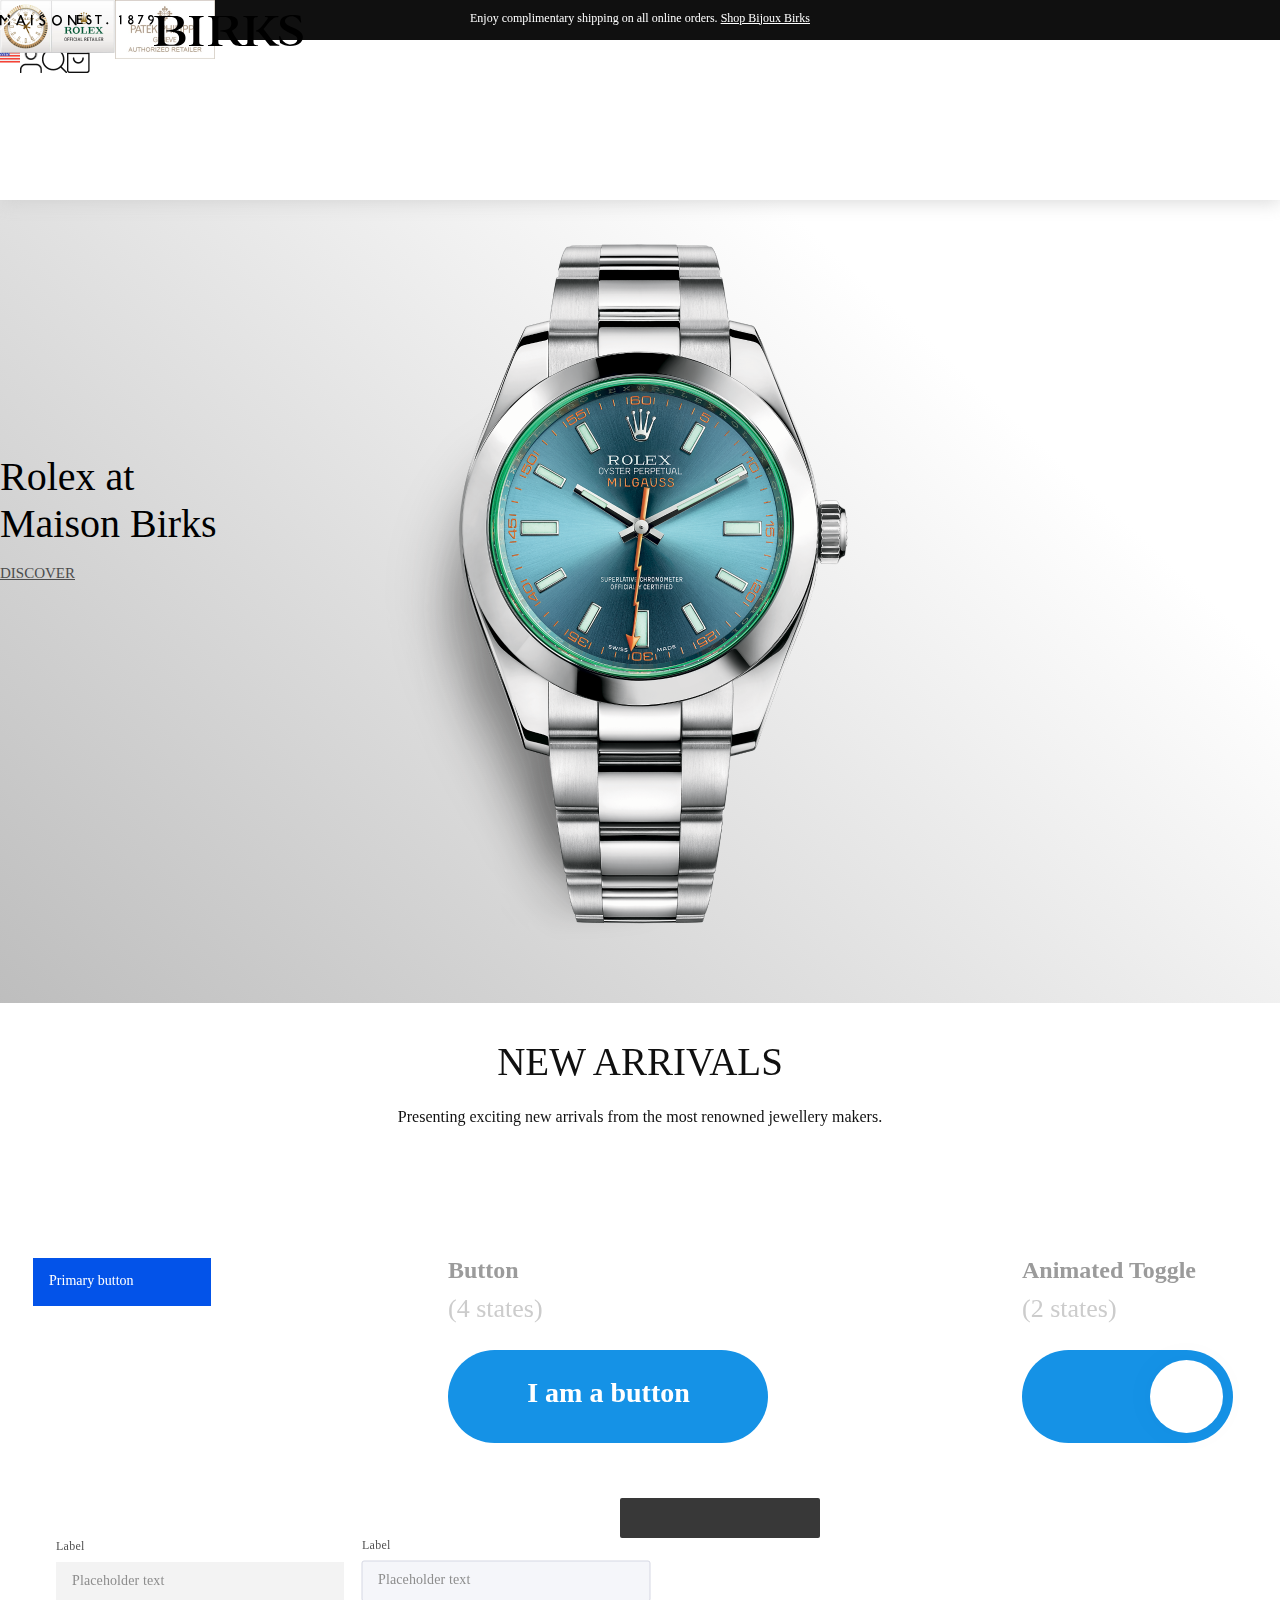
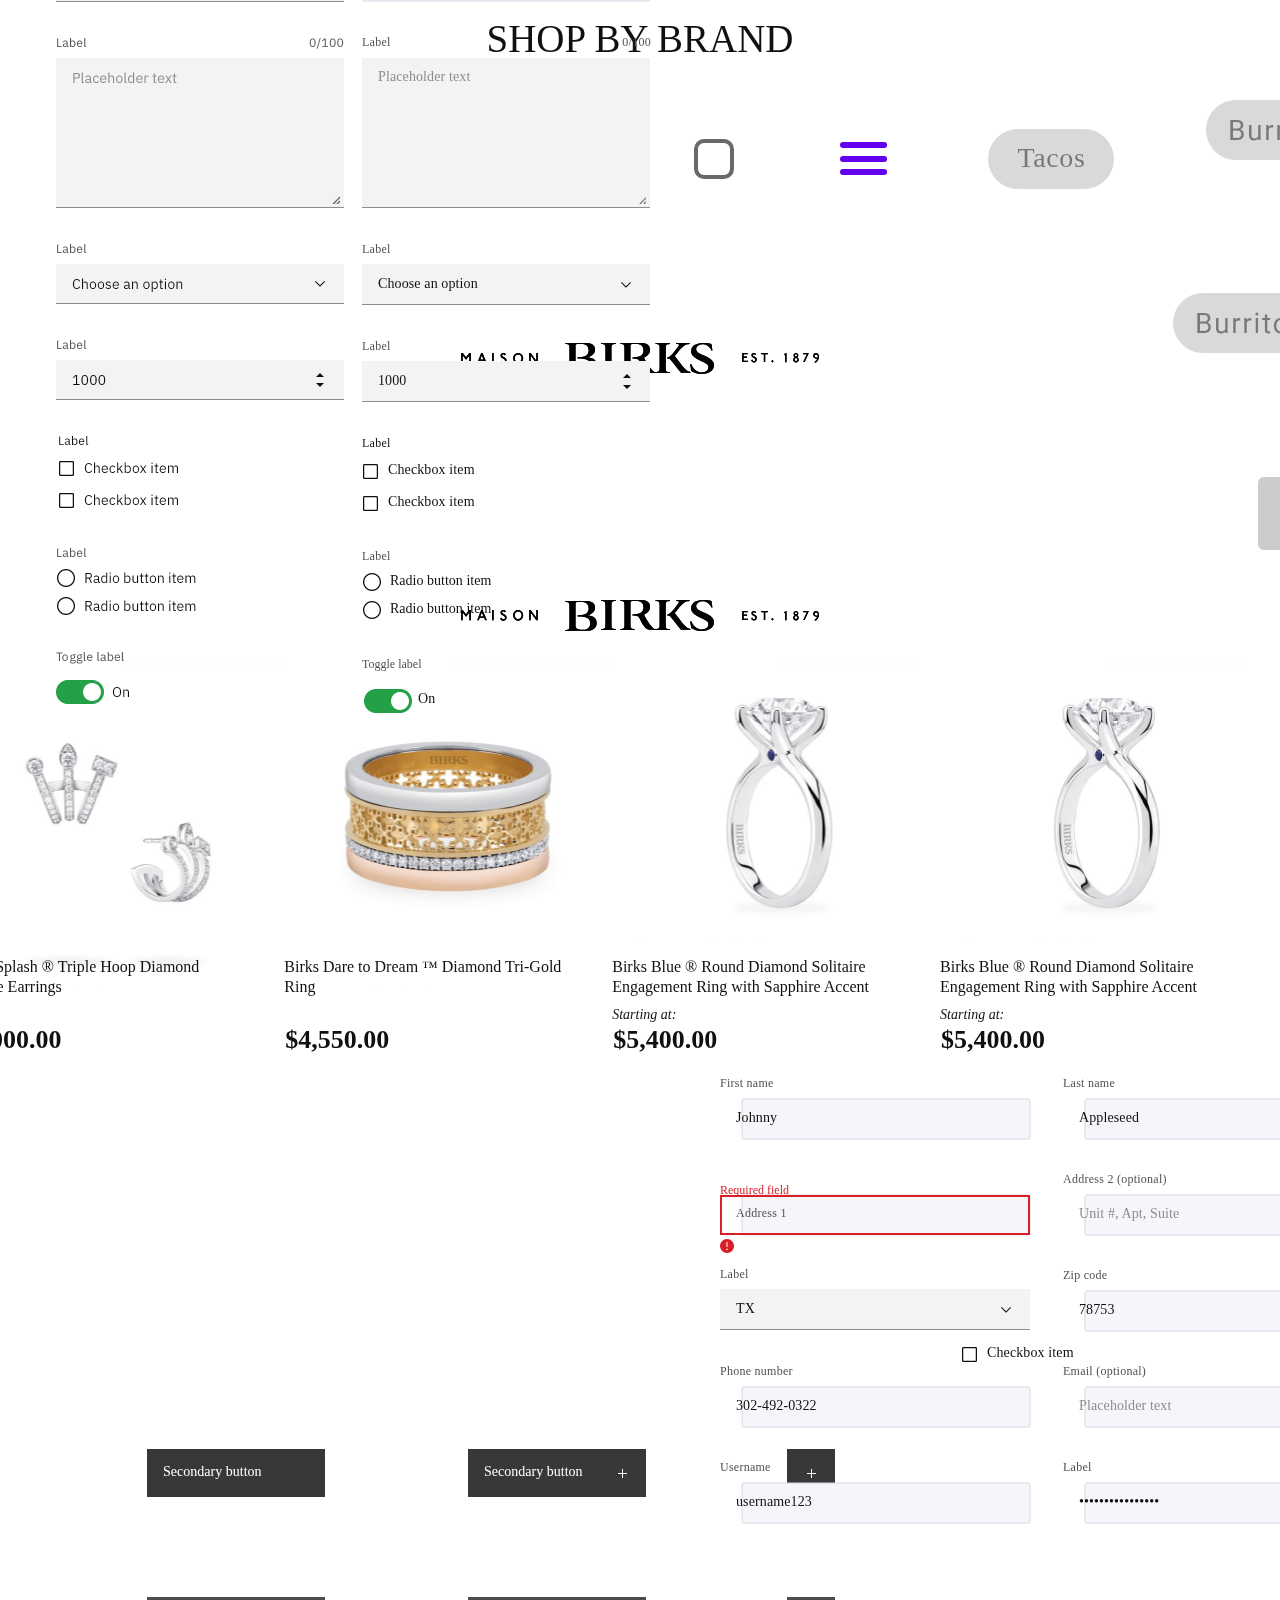
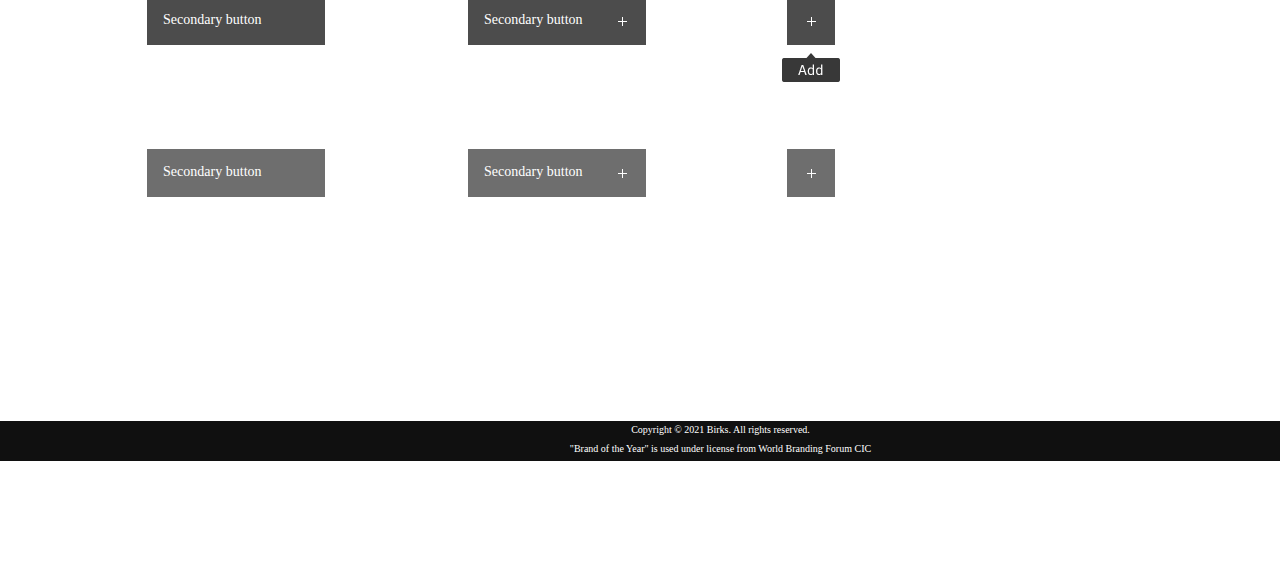
==== index.html @ f2816712 "d" ====
<!DOCTYPE html>
<html>
<head>
<meta charset="utf-8"/>
<meta http-equiv="X-UA-Compatible" content="IE=edge"/>
<meta name="viewport" content="width=device-width, initial-scale=1.0">
<title>Desktop - 1440px</title>
<link rel="stylesheet" type="text/css" id="applicationStylesheet" href="Desktop___1440px.css"/>
<script id="applicationScript" type="text/javascript" src="Desktop___1440px.js"></script>
</head>
<body>
<div id="Desktop_-_1440px">
	<svg class="Rectangle_148585_h">
		<linearGradient id="Rectangle_148585_h" spreadMethod="pad" x1="0.84" x2="-0.682" y1="0.344" y2="1.379">
			<stop offset="0" stop-color="#fff" stop-opacity="0.741"></stop>
			<stop offset="1" stop-color="#666" stop-opacity="0.741"></stop>
		</linearGradient>
		<rect id="Rectangle_148585_h" rx="0" ry="0" x="0" y="0" width="100%" height="806">
		</rect>
	</svg>
	<div id="Group_143898">
		<div id="Group_143805">
			<div id="Rolex_at_Maison_Birks">
				<span>Rolex at<br/>Maison Birks</span>
			</div>
			<div id="Discover">
				<span>Discover</span>
			</div>
		</div>
	</div>
	<div id="Group_143890">
		<img id="Group_143889" src="[data-uri]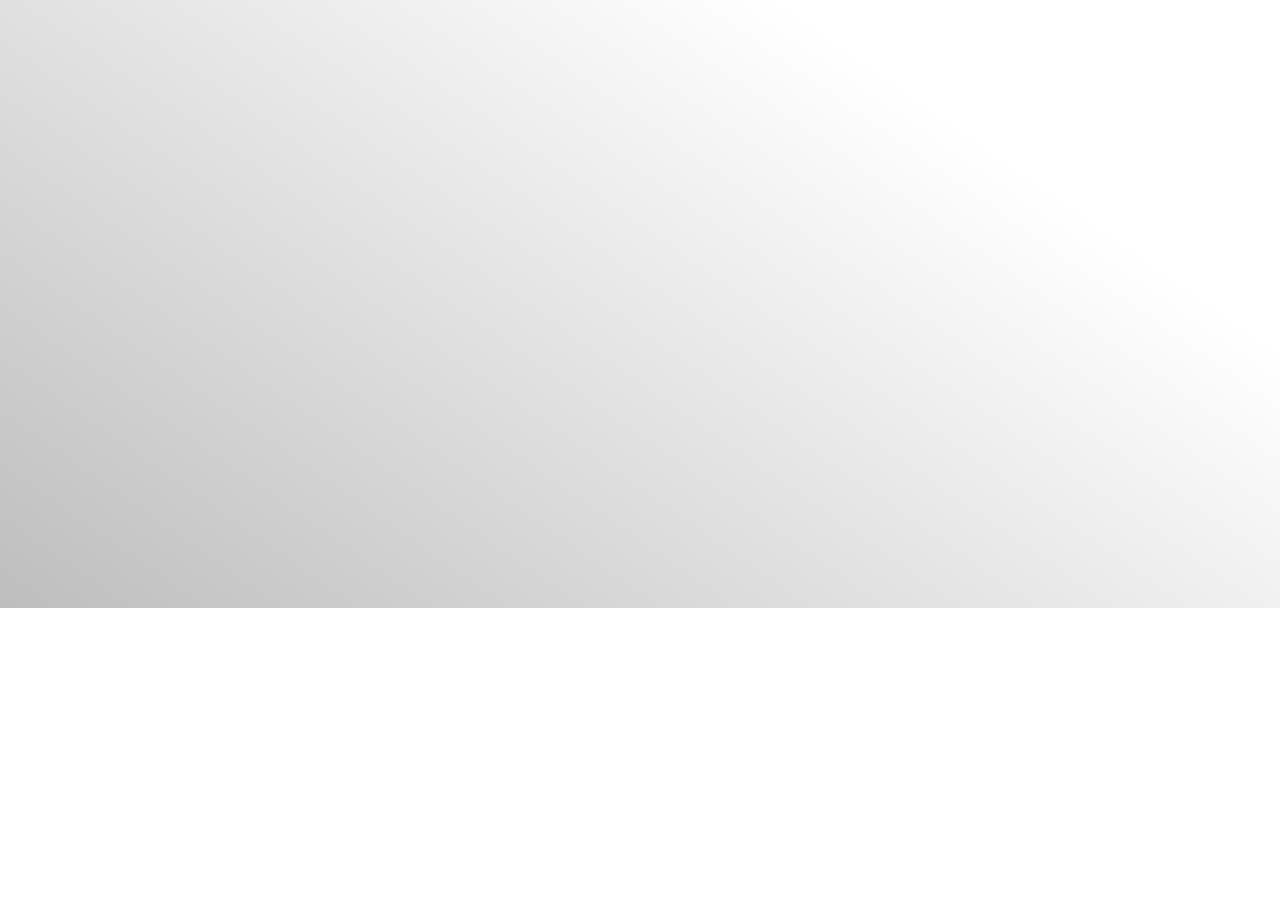
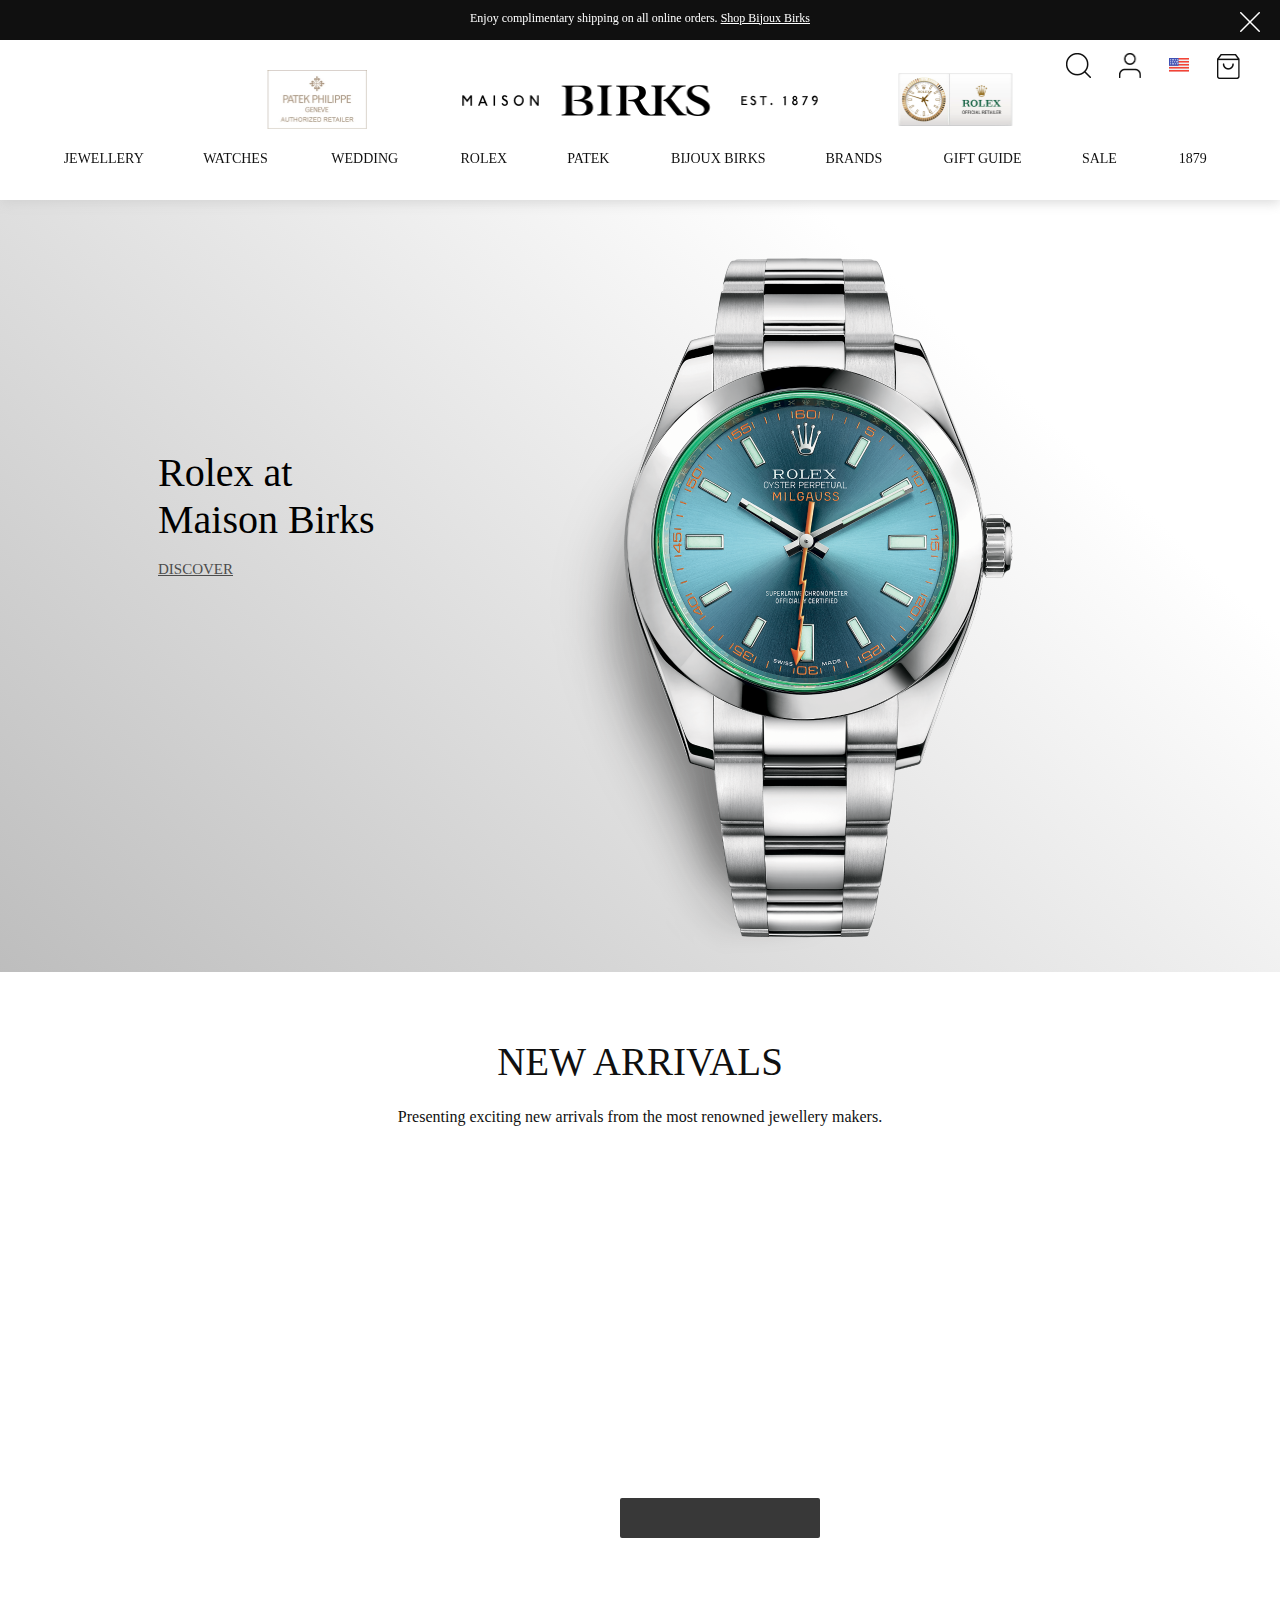
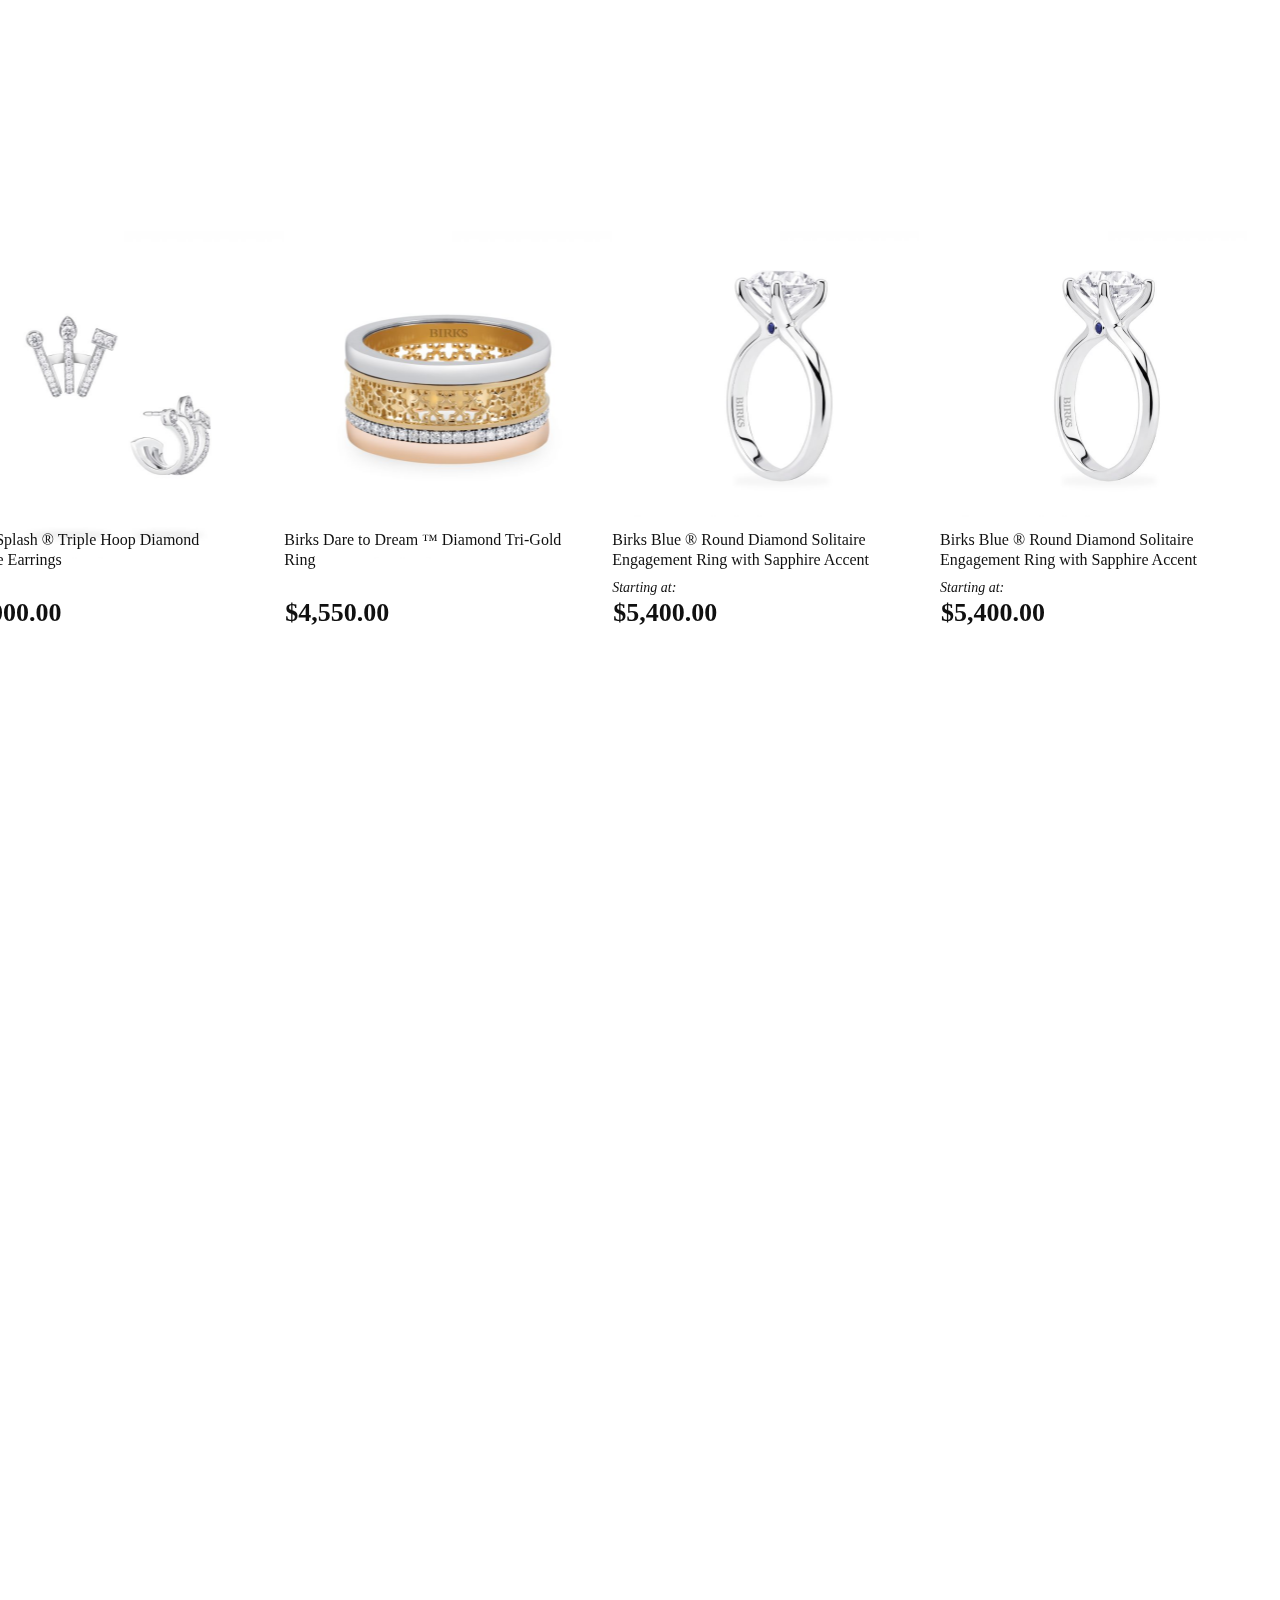
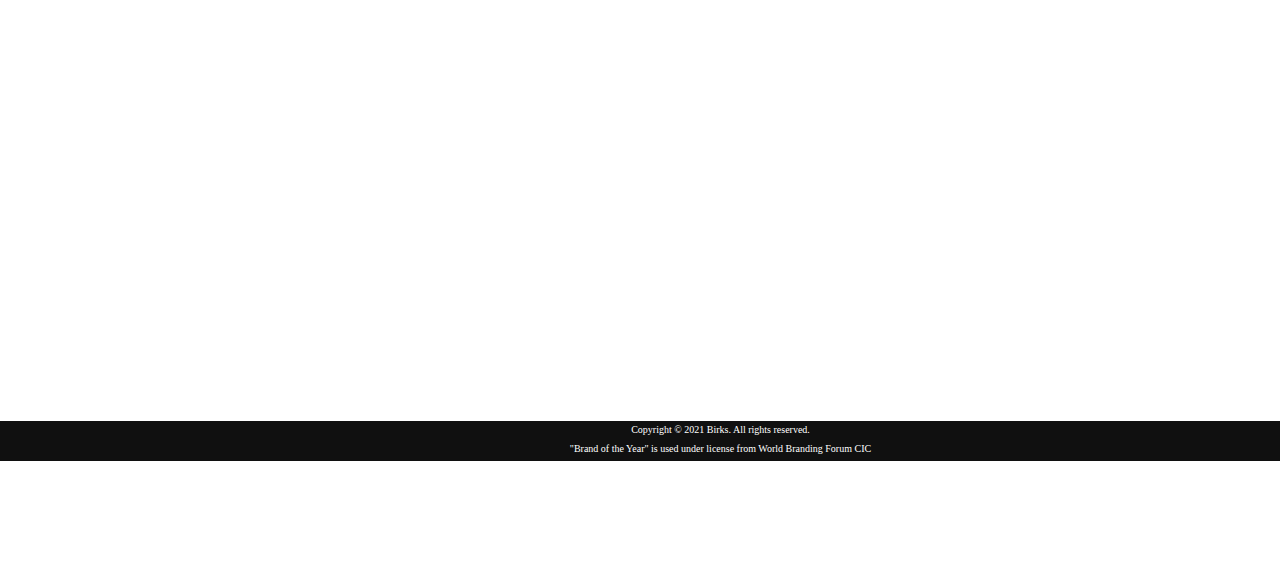
